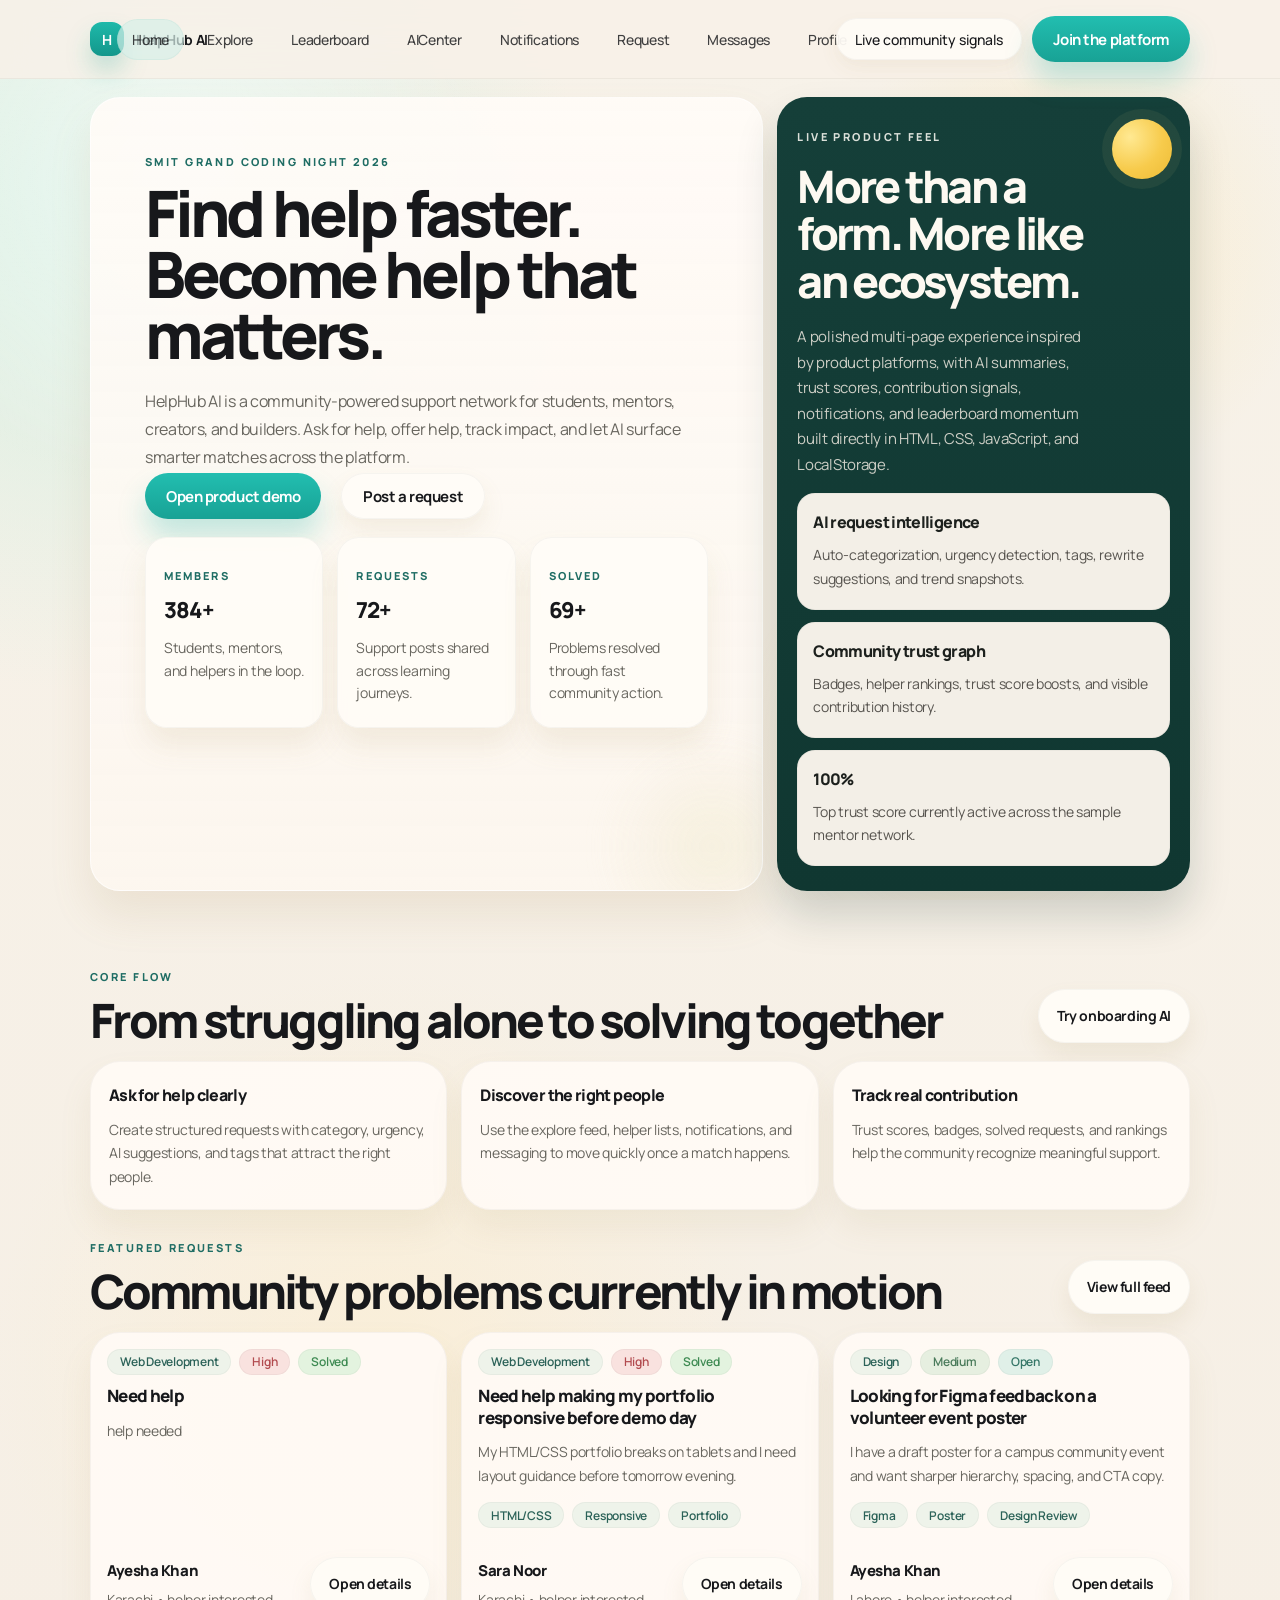
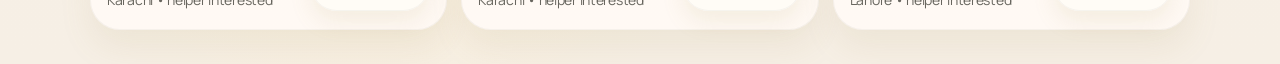
==== index.html @ 70a02175 "updated" ====
<!DOCTYPE html>
<html lang="en">
<head>
    <meta charset="UTF-8">
    <meta name="viewport" content="width=device-width, initial-scale=1.0">
    <title>HelpHub AI</title>
    <link rel="preconnect" href="https://fonts.googleapis.com">
    <link rel="preconnect" href="https://fonts.gstatic.com" crossorigin>
    <link href="https://fonts.googleapis.com/css2?family=Manrope:wght@400;500;600;700;800&display=swap" rel="stylesheet">
    <style>
        :root {
            --bg: #f6f0e7;
            --surface: rgba(255, 250, 246, 0.88);
            --surface-solid: #fff9f3;
            --surface-deep: #113a35;
            --ink: #17181b;
            --muted: #68665f;
            --line: rgba(30, 36, 33, 0.06);
            --teal: #1db1a3;
            --teal-deep: #159489;
            --pill: #f5f5ef;
            --shadow: 0 24px 42px rgba(167, 143, 91, 0.14);
            --shadow-soft: 0 18px 32px rgba(167, 143, 91, 0.1);
            --radius-xl: 30px;
            --radius-lg: 22px;
            --radius-md: 18px;
            --radius-pill: 999px;
        }

        * {
            box-sizing: border-box;
        }

        html {
            scroll-behavior: smooth;
        }

        body {
            margin: 0;
            min-width: 320px;
            font-family: "Manrope", sans-serif;
            color: var(--ink);
            background:
                radial-gradient(circle at 7% 12%, rgba(198, 239, 224, 0.68), transparent 26%),
                radial-gradient(circle at 83% 15%, rgba(255, 223, 130, 0.26), transparent 14%),
                radial-gradient(circle at 30% 82%, rgba(255, 237, 197, 0.42), transparent 24%),
                linear-gradient(180deg, #f7f2e9 0%, #f6efe5 100%);
        }

        body.nav-open {
            overflow: hidden;
        }

        body::before {
            content: "";
            position: fixed;
            inset: 0;
            pointer-events: none;
            background:
                radial-gradient(circle at 14% 20%, rgba(255, 255, 255, 0.7), transparent 24%),
                radial-gradient(circle at 76% 84%, rgba(244, 210, 122, 0.18), transparent 20%);
            opacity: 0.9;
        }

        a {
            color: inherit;
            text-decoration: none;
        }

        img {
            max-width: 100%;
            display: block;
        }

        .page {
            position: relative;
            z-index: 1;
            width: min(1100px, calc(100% - 36px));
            margin: 0 auto;
            padding-bottom: 34px;
        }

        .topbar-wrap {
            position: sticky;
            top: 0;
            z-index: 40;
            backdrop-filter: blur(20px);
            background: rgba(248, 241, 232, 0.82);
            border-bottom: 1px solid rgba(29, 37, 33, 0.05);
        }

        .topbar {
            width: min(1100px, calc(100% - 36px));
            margin: 0 auto;
            min-height: 78px;
            display: flex;
            align-items: center;
            justify-content: space-between;
            gap: 24px;
        }

        .brand {
            display: flex;
            align-items: center;
            gap: 12px;
            flex-shrink: 0;
            margin-left: 0;
        }

        .brand-mark {
            width: 34px;
            height: 34px;
            display: grid;
            place-items: center;
            font-size: 14px;
            font-weight: 700;
            color: #ffffff;
            border-radius: 12px;
            background: linear-gradient(180deg, #1eb9aa 0%, #13978b 100%);
            box-shadow: 0 14px 24px rgba(22, 158, 143, 0.25);
        }

        .brand-name {
            font-size: 14px;
            font-weight: 700;
            letter-spacing: -0.02em;
        }

        .desktop-nav {
            display: flex;
            align-items: center;
            justify-content: space-between;
            gap: 18px;
            flex: 1;
            min-width: 0;
        }

        .nav {
            display: flex;
            align-items: center;
            justify-content: center;
            gap: 8px;
            flex-wrap: nowrap;
            min-width: 0;
        }

        .nav a {
            padding: 11px 15px;
            border-radius: 999px;
            color: rgba(23, 24, 27, 0.82);
            font-size: 14px;
            font-weight: 500;
            letter-spacing: -0.02em;
            transition: background-color 0.2s ease, color 0.2s ease;
        }

        .nav a:hover {
            background: rgba(255, 252, 247, 0.92);
        }

        .nav a.active {
            background: rgba(216, 239, 232, 0.7);
            box-shadow: inset 0 0 0 1px rgba(25, 133, 121, 0.05);
        }

        .actions {
            display: flex;
            align-items: center;
            gap: 10px;
            flex-shrink: 0;
        }

        .menu-toggle,
        .mobile-close {
            display: none;
            width: 48px;
            height: 48px;
            padding: 0;
            border: 1px solid rgba(24, 31, 28, 0.06);
            border-radius: 16px;
            background: rgba(255, 252, 247, 0.96);
            box-shadow: 0 12px 22px rgba(149, 123, 68, 0.1);
            cursor: pointer;
            transition: transform 0.2s ease, box-shadow 0.2s ease, background-color 0.2s ease;
        }

        .menu-toggle:hover,
        .mobile-close:hover {
            transform: translateY(-1px);
            box-shadow: 0 16px 28px rgba(149, 123, 68, 0.14);
        }

        .menu-toggle span,
        .mobile-close span {
            display: block;
            width: 18px;
            height: 2px;
            margin: 4px auto;
            border-radius: 999px;
            background: var(--ink);
            transition: transform 0.2s ease, opacity 0.2s ease;
        }

        .mobile-drawer .mobile-close {
            display: inline-flex;
            align-items: center;
            justify-content: center;
            flex-shrink: 0;
        }

        .mobile-close span:first-child {
            transform: translateY(3px) rotate(45deg);
        }

        .mobile-close span:last-child {
            transform: translateY(-3px) rotate(-45deg);
        }

        .mobile-backdrop {
            position: fixed;
            inset: 0;
            z-index: 60;
            background: rgba(11, 18, 17, 0.32);
            backdrop-filter: blur(6px);
            opacity: 0;
            visibility: hidden;
            pointer-events: none;
            transition: opacity 0.24s ease, visibility 0.24s ease;
        }

        .mobile-drawer {
            position: fixed;
            top: 14px;
            right: 14px;
            z-index: 70;
            width: min(372px, calc(100vw - 28px));
            max-height: calc(100vh - 28px);
            overflow: auto;
            overscroll-behavior: contain;
            -webkit-overflow-scrolling: touch;
            padding: 18px;
            border: 1px solid rgba(24, 31, 28, 0.08);
            border-radius: 28px;
            background: linear-gradient(180deg, rgba(255, 251, 246, 0.99) 0%, rgba(249, 243, 235, 0.97) 100%);
            box-shadow: 0 28px 54px rgba(111, 84, 36, 0.22);
            transform: translateX(calc(100% + 24px));
            opacity: 0;
            visibility: hidden;
            pointer-events: none;
            transition: transform 0.26s ease, opacity 0.26s ease, visibility 0.26s ease;
        }

        body.nav-open .mobile-backdrop {
            opacity: 1;
            visibility: visible;
            pointer-events: auto;
        }

        body.nav-open .mobile-drawer {
            transform: translateX(0);
            opacity: 1;
            visibility: visible;
            pointer-events: auto;
        }

        body.nav-open .menu-toggle span:nth-child(1) {
            transform: translateY(6px) rotate(45deg);
        }

        body.nav-open .menu-toggle span:nth-child(2) {
            opacity: 0;
        }

        body.nav-open .menu-toggle span:nth-child(3) {
            transform: translateY(-6px) rotate(-45deg);
        }

        .mobile-drawer-header {
            display: flex;
            align-items: center;
            justify-content: space-between;
            gap: 14px;
            margin-bottom: 20px;
        }

        .mobile-drawer-kicker {
            display: inline-flex;
            align-items: center;
            min-height: 34px;
            padding: 0 12px;
            border-radius: 999px;
            background: rgba(216, 239, 232, 0.7);
            color: #1d6c62;
            font-size: 11px;
            font-weight: 800;
            letter-spacing: 0.18em;
            text-transform: uppercase;
        }

        .mobile-nav {
            display: grid;
            gap: 8px;
        }

        .mobile-nav a {
            min-height: 52px;
            display: flex;
            align-items: center;
            padding: 0 16px;
            border-radius: 18px;
            background: rgba(255, 252, 247, 0.86);
            box-shadow: inset 0 0 0 1px rgba(24, 31, 28, 0.05);
            font-size: 15px;
            font-weight: 600;
            letter-spacing: -0.02em;
            transition: transform 0.2s ease, background-color 0.2s ease;
        }

        .mobile-nav a:hover {
            transform: translateX(2px);
        }

        .mobile-nav a.active {
            background: rgba(214, 238, 229, 0.78);
        }

        .mobile-actions {
            display: grid;
            gap: 10px;
            margin-top: 18px;
            padding-top: 18px;
            border-top: 1px solid rgba(24, 31, 28, 0.06);
        }

        .mobile-actions .signal-pill,
        .mobile-actions .button {
            width: 100%;
            justify-content: center;
        }

        .signal-pill,
        .button,
        .small-pill {
            display: inline-flex;
            align-items: center;
            justify-content: center;
            border-radius: var(--radius-pill);
            white-space: nowrap;
            transition: transform 0.2s ease, box-shadow 0.2s ease, background-color 0.2s ease;
        }

        .signal-pill {
            min-height: 42px;
            padding: 0 18px;
            background: rgba(255, 252, 247, 0.94);
            border: 1px solid rgba(24, 31, 28, 0.04);
            box-shadow: 0 8px 18px rgba(149, 123, 68, 0.08);
            font-size: 14px;
            font-weight: 500;
        }

        .button {
            min-height: 46px;
            padding: 0 21px;
            border: 0;
            cursor: pointer;
            font: inherit;
            font-size: 15px;
            font-weight: 700;
            letter-spacing: -0.03em;
        }

        .button:hover,
        .signal-pill:hover,
        .small-pill:hover {
            transform: translateY(-1px);
        }

        .button-primary {
            color: #ffffff;
            background: linear-gradient(180deg, #22beb0 0%, #18a295 100%);
            box-shadow: 0 18px 28px rgba(29, 177, 163, 0.26);
            min-height: 46px;
            padding: 0 21px;
            border: 0;
            cursor: pointer;
            font: inherit;
            font-size: 15px;
            font-weight: 700;
            letter-spacing: -0.03em;
            display: inline-flex;
            align-items: center;
            justify-content: center;
            border-radius: var(--radius-pill);
            white-space: nowrap;
            transition: transform 0.2s ease, box-shadow 0.2s ease, background-color 0.2s ease;
        }

        .button-secondary,
        .small-pill {
            color: var(--ink);
            background: rgba(255, 252, 247, 0.96);
            box-shadow: 0 12px 22px rgba(169, 144, 92, 0.12);
            border: 1px solid rgba(24, 31, 28, 0.04);
            min-height: 46px;
            padding: 0 21px;
            cursor: pointer;
            font: inherit;
            font-size: 15px;
            font-weight: 700;
            letter-spacing: -0.03em;
            display: inline-flex;
            align-items: center;
            justify-content: center;
            border-radius: var(--radius-pill);
            white-space: nowrap;
            transition: transform 0.2s ease, box-shadow 0.2s ease, background-color 0.2s ease;



        }

        .hero {
            display: grid;
            grid-template-columns: minmax(0, 1.55fr) minmax(320px, 0.95fr);
            gap: 14px;
            padding-top: 18px;
        }

        .hero-main,
        .hero-side,
        .flow-card,
        .request-card {
            border-radius: var(--radius-xl);
        }

        .hero-main {
            position: relative;
            overflow: hidden;
            padding: 56px 54px 162px;
            background:
                linear-gradient(180deg, rgba(255, 251, 247, 0.94) 0%, rgba(253, 247, 240, 0.82) 100%);
            box-shadow: var(--shadow);
            border: 1px solid rgba(255, 255, 255, 0.6);
        }

        .hero-main::after {
            content: "";
            position: absolute;
            right: -70px;
            bottom: -76px;
            width: 240px;
            height: 240px;
            border-radius: 50%;
            background: radial-gradient(circle, rgba(238, 230, 199, 0.42) 0%, rgba(238, 230, 199, 0) 68%);
            filter: blur(10px);
        }

        .eyebrow {
            margin: 0 0 14px;
            font-size: 11px;
            font-weight: 800;
            letter-spacing: 0.22em;
            text-transform: uppercase;
            color: #1f6d64;
        }

        .hero h1,
        .section-title {
            margin: 0;
            letter-spacing: -0.06em;
            line-height: 0.95;
            font-weight: 800;
        }

        .hero h1 {
            max-width: 500px;
            font-size: clamp(3.2rem, 5vw, 4.7rem);
        }

        .hero-copy,
        .request-copy,
        .flow-copy,
        .side-copy,
        .hero-stat p,
        .request-meta,
        .request-location {
            color: var(--muted);
            letter-spacing: -0.02em;
        }

        .hero-copy {
            max-width: 540px;
            margin: 22px 0 0;
            font-size: 16px;
            line-height: 1.75;
        }

        .hero-actions {
            display: flex;
            gap: 20px;
            margin-top: 2px;
        }

        .hero-stats {
            display: grid;
            grid-template-columns: repeat(3, minmax(0, 1fr));
            gap: 14px;
            margin-top: 18px;
            max-width: 100%;
        }

        .hero-stat {
            min-height: 178px;
            padding: 25px 18px 22px;
            border-radius: 22px;
            background: rgba(255, 252, 247, 0.96);
            border: 1px solid rgba(24, 31, 28, 0.04);
            box-shadow: 0 18px 28px rgba(179, 154, 100, 0.14);
        }

        .hero-stat .label {
            font-size: 11px;
            font-weight: 800;
            letter-spacing: 0.19em;
            text-transform: uppercase;
            color: #1f6d64;
        }

        .hero-stat strong {
            display: block;
            margin-top: 10px;
            font-size: 22px;
            font-weight: 800;
            letter-spacing: -0.05em;
        }

        .hero-stat p {
            margin: 12px 0 0;
            font-size: 14px;
            line-height: 1.6;
        }

        .hero-side {
            position: relative;
            overflow: hidden;
            padding: 32px 20px 22px;
            background: linear-gradient(180deg, #153f39 0%, #103731 100%);
            color: #fdf9f1;
            box-shadow: 0 24px 42px rgba(22, 49, 44, 0.18);
        }

        .hero-side::before {
            content: "";
            position: absolute;
            top: 22px;
            right: 18px;
            width: 60px;
            height: 60px;
            border-radius: 50%;
            background:
                radial-gradient(circle at 30% 30%, #ffe992 0%, #f7cb4c 55%, #edbb35 100%);
            box-shadow: 0 0 0 10px rgba(253, 228, 142, 0.06);
        }

        .hero-side .eyebrow {
            color: rgba(251, 250, 243, 0.86);
            margin-bottom: 18px;
        }

        .hero-side h2 {
            max-width: 290px;
            margin: 0;
            font-size: clamp(2.2rem, 3.5vw, 3.15rem);
            line-height: 1.06;
            font-weight: 800;
            letter-spacing: -0.06em;
        }

        .side-copy {
            margin: 20px 0 16px;
            max-width: 290px;
            color: rgba(241, 235, 225, 0.84);
            font-size: 15px;
            line-height: 1.7;
        }

        .side-cards {
            display: grid;
            gap: 12px;
        }

        .side-card {
            padding: 18px 16px 20px;
            border-radius: 18px;
            background: #f3efe7;
            color: #1c201d;
            box-shadow: inset 0 0 0 1px rgba(20, 31, 28, 0.04);
        }

        .side-card h3 {
            margin: 0;
            font-size: 16px;
            font-weight: 800;
            letter-spacing: -0.04em;
        }

        .side-card p {
            margin: 10px 0 0;
            color: #57544f;
            font-size: 14px;
            line-height: 1.65;
            letter-spacing: -0.02em;
        }

        main {
            padding-top: 48px;
        }

        .section-head {
            display: flex;
            align-items: flex-end;
            justify-content: space-between;
            gap: 18px;
            margin-bottom: 18px;
        }

        .section-copy {
            flex: 1;
        }

        .section-title {
            font-size: clamp(2.15rem, 3.7vw, 3.25rem);
        }

        .cards-three {
            display: grid;
            grid-template-columns: repeat(3, minmax(0, 1fr));
            gap: 14px;
        }

        .flow-card,
        .request-card {
            background: rgba(255, 250, 245, 0.94);
            border: 1px solid rgba(24, 31, 28, 0.04);
            box-shadow: var(--shadow-soft);
        }

        .flow-card {
            min-height: 134px;
            padding: 22px 18px 20px;
        }

        .flow-card h3,
        .request-card h3 {
            margin: 0;
            font-size: 16px;
            font-weight: 800;
            letter-spacing: -0.04em;
        }

        .flow-copy {
            margin: 12px 0 0;
            font-size: 14px;
            line-height: 1.7;
        }

        .section {
            margin-top: 30px;
        }

        .request-card {
            min-height: 298px;
            padding: 16px 16px 18px;
            display: flex;
            flex-direction: column;
        }

        .tag-row,
        .request-keywords {
            display: flex;
            flex-wrap: wrap;
            gap: 8px;
        }

        .tag {
            display: inline-flex;
            align-items: center;
            justify-content: center;
            min-height: 26px;
            padding: 0 12px;
            border-radius: 999px;
            font-size: 12px;
            font-weight: 600;
            letter-spacing: -0.02em;
            background: #eef3ea;
            color: #2b6258;
            border: 1px solid rgba(24, 31, 28, 0.04);
        }

        .tag-danger {
            background: #f9e2df;
            color: #b24b4f;
        }

        .tag-success {
            background: #e3f3df;
            color: #3d8a52;
        }

        .tag-medium {
            background: #e6efe0;
            color: #4a7b5b;
        }

        .tag-open {
            background: #e0f0e8;
            color: #347667;
        }

        .request-card h3 {
            margin-top: 10px;
            font-size: 17px;
            line-height: 1.28;
        }

        .request-copy {
            margin: 12px 0 0;
            font-size: 14px;
            line-height: 1.7;
        }

        .request-keywords {
            margin-top: 14px;
        }

        .request-meta {
            margin-top: auto;
            padding-top: 18px;
            display: flex;
            align-items: flex-end;
            justify-content: space-between;
            gap: 12px;
        }

        .request-author {
            display: grid;
            gap: 8px;
        }

        .request-author strong {
            font-size: 15px;
            font-weight: 800;
            letter-spacing: -0.03em;
            color: var(--ink);
        }

        .request-location {
            font-size: 14px;
            line-height: 1.55;
        }

        .small-pill {
            min-height: 54px;
            min-width: 96px;
            padding: 0 18px;
            font-size: 14px;
            font-weight: 700;
            line-height: 1.15;
            text-align: center;
        }


        @media (max-width: 1080px) {
            .topbar {
                gap: 16px;
            }

            .desktop-nav {
                display: none;
            }

            .menu-toggle {
                display: inline-flex;
                align-items: center;
                justify-content: center;
                flex-direction: column;
                flex-shrink: 0;
            }

            .hero {
                grid-template-columns: 1fr;
            }

            .hero-main {
                padding-bottom: 54px;
            }
        }

        @media (max-width: 820px) {
            .page,
            .topbar {
                width: min(100% - 26px, 1100px);
            }

            .hero-main {
                padding: 38px 24px 32px;
            }

            .hero-stats,
            .cards-three {
                grid-template-columns: 1fr;
            }

            .section-head {
                flex-direction: column;
                align-items: flex-start;
            }

            .section-title {
                line-height: 1.02;
            }

            .request-card {
                min-height: 0;
            }
        }

        @media (max-width: 620px) {
            .page,
            .topbar {
                width: min(100% - 22px, 1100px);
            }

            .topbar-wrap {
                position: sticky;
            }

            .hero-main,
            .hero-side,
            .flow-card,
            .request-card {
                border-radius: 24px;
            }

            .hero h1 {
                font-size: clamp(2.55rem, 10vw, 3.4rem);
            }

            .hero-actions {
                flex-direction: column;
            }

            .hero-actions .button,
            .section-head .small-pill,
            .request-meta .small-pill {
                width: 100%;
            }

            .request-meta {
                flex-direction: column;
                align-items: stretch;
            }

            .hero-side {
                padding: 28px 16px 18px;
            }

            .hero-side::before {
                width: 54px;
                height: 54px;
                top: 18px;
                right: 16px;
            }

            .mobile-drawer {
                top: 10px;
                right: 10px;
                width: calc(100vw - 20px);
                max-height: calc(100vh - 20px);
                padding: 16px;
                border-radius: 24px;
            }
        }
    </style>
</head>
<body>
    <div class="topbar-wrap">
        <header class="topbar">
            <a class="brand" href="./index.html">
                <span class="brand-mark">H</span>
                <span class="brand-name">HelpHub AI</span>
            </a>

            <div class="desktop-nav">
                <nav class="nav" aria-label="Primary">
                    <a class="active" href="./index.html">Home</a>
                    <a href="./explore/explore.html">Explore</a>
                    <a href="./leaderboad/leaderboard.html">Leaderboard</a>
                    <a href="./AIcenter/aicenter.html">AICenter</a>
                    <a href="./notification/notification.html">Notifications</a>
                    <a href="./request/request.html">Request</a>
                    <a href="./messages/message.html">Messages</a>
                    <a href="./proflie/profile.html">Profile</a>
                    <a href="./login/login.html">Login</a>
                </nav>

                <div class="actions">
                    <a class="signal-pill" href="#">Live community signals</a>
                    <a class="button button-primary" href="#">Join the platform</a>
                </div>
            </div>

            <button class="menu-toggle" type="button" aria-label="Open navigation menu" aria-expanded="false" aria-controls="mobile-drawer">
                <span></span>
                <span></span>
                <span></span>
            </button>
        </header>
    </div>

    <div class="mobile-backdrop"></div>

    <aside class="mobile-drawer" id="mobile-drawer" aria-hidden="true" aria-label="Mobile navigation">
        <div class="mobile-drawer-header">
            <span class="mobile-drawer-kicker">Navigation</span>
            <button class="mobile-close" type="button" aria-label="Close navigation menu">
                <span></span>
                <span></span>
            </button>
        </div>

        <nav class="mobile-nav" aria-label="Mobile Primary">
            <a class="active" href="./index.html">Home</a>
            <a href="#">Explore</a>
            <a href="#">AICenter</a>
            <a href="./request/request.html">Request</a>
            <a href="./proflie/profile.html">Profile</a>
        </nav>

        <div class="mobile-actions">
            <a class="signal-pill" href="#">Live community signals</a>
            <a class="button button-primary" href="#">Join the platform</a>
        </div>
    </aside>

    <div class="page">
        <section class="hero">
            <div class="hero-main">
                <p class="eyebrow">SMIT GRAND CODING NIGHT 2026</p>
                <h1>Find help faster. Become help that matters.</h1>
                <p class="hero-copy">
                    HelpHub AI is a community-powered support network for students, mentors, creators, and builders.
                    Ask for help, offer help, track impact, and let AI surface smarter matches across the platform.
                </p>

                <div class="hero-actions">
                    <a class="button button-primary" href="#">Open product demo</a>
                    <a class="button button-secondary" href="#">Post a request</a>
                </div>

                <div class="hero-stats">
                    <article class="hero-stat">
                        <span class="label">Members</span>
                        <strong>384+</strong>
                        <p>Students, mentors, and helpers in the loop.</p>
                    </article>
                    <article class="hero-stat">
                        <span class="label">Requests</span>
                        <strong>72+</strong>
                        <p>Support posts shared across learning journeys.</p>
                    </article>
                    <article class="hero-stat">
                        <span class="label">Solved</span>
                        <strong>69+</strong>
                        <p>Problems resolved through fast community action.</p>
                    </article>
                </div>
            </div>

            <aside class="hero-side">
                <p class="eyebrow">Live product feel</p>
                <h2>More than a form. More like an ecosystem.</h2>
                <p class="side-copy">
                    A polished multi-page experience inspired by product platforms, with AI summaries, trust scores,
                    contribution signals, notifications, and leaderboard momentum built directly in HTML, CSS,
                    JavaScript, and LocalStorage.
                </p>

                <div class="side-cards">
                    <article class="side-card">
                        <h3>AI request intelligence</h3>
                        <p>Auto-categorization, urgency detection, tags, rewrite suggestions, and trend snapshots.</p>
                    </article>
                    <article class="side-card">
                        <h3>Community trust graph</h3>
                        <p>Badges, helper rankings, trust score boosts, and visible contribution history.</p>
                    </article>
                    <article class="side-card">
                        <h3>100%</h3>
                        <p>Top trust score currently active across the sample mentor network.</p>
                    </article>
                </div>
            </aside>
        </section>

        <main>
            <section class="section">
                <div class="section-head">
                    <div class="section-copy">
                        <p class="eyebrow">Core flow</p>
                        <h2 class="section-title">From struggling alone to solving together</h2>
                    </div>
                    <a class="small-pill" href="#">Try onboarding AI</a>
                </div>

                <div class="cards-three">
                    <article class="flow-card">
                        <h3>Ask for help clearly</h3>
                        <p class="flow-copy">
                            Create structured requests with category, urgency, AI suggestions, and tags that attract the right people.
                        </p>
                    </article>
                    <article class="flow-card">
                        <h3>Discover the right people</h3>
                        <p class="flow-copy">
                            Use the explore feed, helper lists, notifications, and messaging to move quickly once a match happens.
                        </p>
                    </article>
                    <article class="flow-card">
                        <h3>Track real contribution</h3>
                        <p class="flow-copy">
                            Trust scores, badges, solved requests, and rankings help the community recognize meaningful support.
                        </p>
                    </article>
                </div>
            </section>

            <section class="section">
                <div class="section-head">
                    <div class="section-copy">
                        <p class="eyebrow">Featured requests</p>
                        <h2 class="section-title">Community problems currently in motion</h2>
                    </div>
                    <a class="small-pill" href="#">View full feed</a>
                </div>

                <div class="cards-three">
                    <article class="request-card">
                        <div class="tag-row">
                            <span class="tag">Web Development</span>
                            <span class="tag tag-danger">High</span>
                            <span class="tag tag-success">Solved</span>
                        </div>
                        <h3>Need help</h3>
                        <p class="request-copy">help needed</p>
                        <div class="request-meta">
                            <div class="request-author">
                                <strong>Ayesha Khan</strong>
                                <span class="request-location">Karachi &bull; helper interested</span>
                            </div>
                            <a class="small-pill" href="#">Open details</a>
                        </div>
                    </article>

                    <article class="request-card">
                        <div class="tag-row">
                            <span class="tag">Web Development</span>
                            <span class="tag tag-danger">High</span>
                            <span class="tag tag-success">Solved</span>
                        </div>
                        <h3>Need help making my portfolio responsive before demo day</h3>
                        <p class="request-copy">
                            My HTML/CSS portfolio breaks on tablets and I need layout guidance before tomorrow evening.
                        </p>
                        <div class="request-keywords">
                            <span class="tag">HTML/CSS</span>
                            <span class="tag">Responsive</span>
                            <span class="tag">Portfolio</span>
                        </div>
                        <div class="request-meta">
                            <div class="request-author">
                                <strong>Sara Noor</strong>
                                <span class="request-location">Karachi &bull; helper interested</span>
                            </div>
                            <a class="small-pill" href="#">Open details</a>
                        </div>
                    </article>

                    <article class="request-card">
                        <div class="tag-row">
                            <span class="tag">Design</span>
                            <span class="tag tag-medium">Medium</span>
                            <span class="tag tag-open">Open</span>
                        </div>
                        <h3>Looking for Figma feedback on a volunteer event poster</h3>
                        <p class="request-copy">
                            I have a draft poster for a campus community event and want sharper hierarchy, spacing, and CTA copy.
                        </p>
                        <div class="request-keywords">
                            <span class="tag">Figma</span>
                            <span class="tag">Poster</span>
                            <span class="tag">Design Review</span>
                        </div>
                        <div class="request-meta">
                            <div class="request-author">
                                <strong>Ayesha Khan</strong>
                                <span class="request-location">Lahore &bull; helper interested</span>
                            </div>
                            <a class="small-pill" href="#">Open details</a>
                        </div>
                    </article>
                </div>

               
            </section>
        </main>
    </div>

    <script>
        const body = document.body;
        const menuToggle = document.querySelector(".menu-toggle");
        const mobileClose = document.querySelector(".mobile-close");
        const mobileBackdrop = document.querySelector(".mobile-backdrop");
        const mobileDrawer = document.querySelector(".mobile-drawer");
        const mobileLinks = document.querySelectorAll(".mobile-nav a");
        const mobileBreakpoint = 1080;

        const syncMenuState = (isOpen) => {
            if (!menuToggle || !mobileDrawer) {
                return;
            }

            menuToggle.setAttribute("aria-expanded", String(isOpen));
            mobileDrawer.setAttribute("aria-hidden", String(!isOpen));
            body.classList.toggle("nav-open", isOpen);
        };

        const closeMenu = () => {
            syncMenuState(false);
        };

        const openMenu = () => {
            if (window.innerWidth > mobileBreakpoint) {
                return;
            }

            syncMenuState(true);
        };

        if (menuToggle && mobileDrawer) {
            syncMenuState(false);

            menuToggle.addEventListener("click", () => {
                if (body.classList.contains("nav-open")) {
                    closeMenu();
                } else {
                    openMenu();
                }
            });
        }

        if (mobileClose) {
            mobileClose.addEventListener("click", closeMenu);
        }

        if (mobileBackdrop) {
            mobileBackdrop.addEventListener("click", closeMenu);
        }

        mobileLinks.forEach((link) => {
            link.addEventListener("click", closeMenu);
        });

        document.addEventListener("keydown", (event) => {
            if (event.key === "Escape") {
                closeMenu();
            }
        });

        window.addEventListener("resize", () => {
            if (window.innerWidth > mobileBreakpoint) {
                closeMenu();
            }
        });
    </script>
</body>
</html>
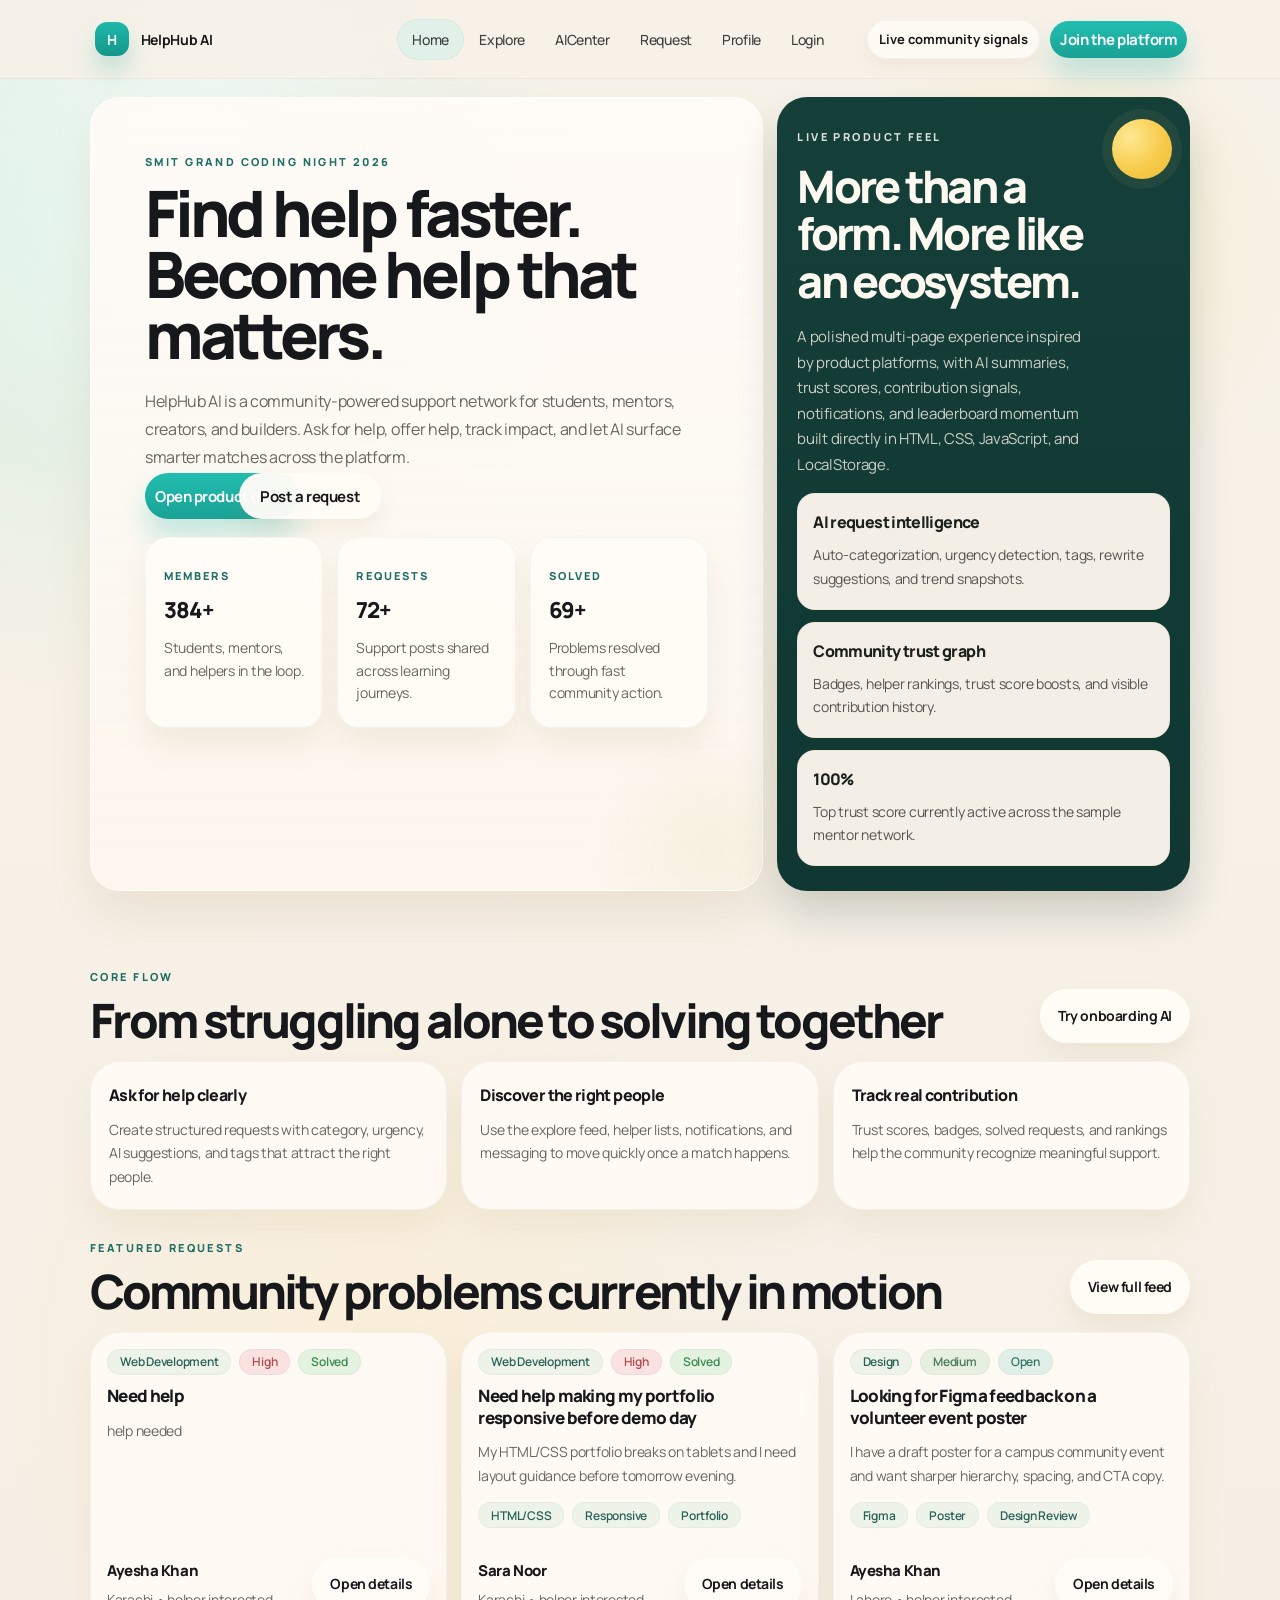
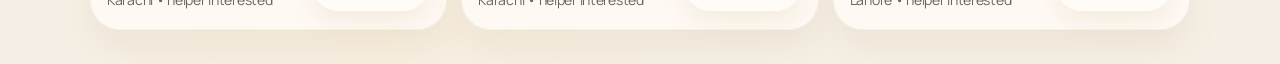
==== commit ee95de4e: "updated" ====
--- a/index.html
+++ b/index.html
@@ -1,12 +1,15 @@
 <!DOCTYPE html>
 <html lang="en">
+
 <head>
     <meta charset="UTF-8">
     <meta name="viewport" content="width=device-width, initial-scale=1.0">
-    <title>HelpHub AI</title>
+    <title>HelpHub AI - Home Centre</title>
     <link rel="preconnect" href="https://fonts.googleapis.com">
     <link rel="preconnect" href="https://fonts.gstatic.com" crossorigin>
-    <link href="https://fonts.googleapis.com/css2?family=Manrope:wght@400;500;600;700;800&display=swap" rel="stylesheet">
+    <link href="https://fonts.googleapis.com/css2?family=Manrope:wght@400;500;600;700;800&display=swap"
+        rel="stylesheet">
+    <link rel="shortcut icon" href="./image.png" type="image/x-icon">
     <style>
         :root {
             --bg: #f6f0e7;
@@ -47,7 +50,7 @@
                 linear-gradient(180deg, #f7f2e9 0%, #f6efe5 100%);
         }
 
-        body.nav-open {
+        body.menu-open {
             overflow: hidden;
         }
 
@@ -90,21 +93,21 @@
         }
 
         .topbar {
-            width: min(1100px, calc(100% - 36px));
+            width: min(963px, calc(100% - 36px));
             margin: 0 auto;
             min-height: 78px;
             display: flex;
             align-items: center;
             justify-content: space-between;
-            gap: 24px;
+            gap: 189px;
         }
 
         .brand {
             display: flex;
             align-items: center;
+            margin: 0px 0px 0px -64px;
             gap: 12px;
             flex-shrink: 0;
-            margin-left: 0;
         }
 
         .brand-mark {
@@ -139,7 +142,6 @@
             display: flex;
             align-items: center;
             justify-content: center;
-            gap: 8px;
             flex-wrap: nowrap;
             min-width: 0;
         }
@@ -166,6 +168,7 @@
         .actions {
             display: flex;
             align-items: center;
+            margin: 0px 15px;
             gap: 10px;
             flex-shrink: 0;
         }
@@ -350,18 +353,18 @@
         }
 
         .signal-pill {
-            min-height: 42px;
-            padding: 0 18px;
+            min-height: 39px;
+            padding: 0 11px;
             background: rgba(255, 252, 247, 0.94);
             border: 1px solid rgba(24, 31, 28, 0.04);
             box-shadow: 0 8px 18px rgba(149, 123, 68, 0.08);
-            font-size: 14px;
-            font-weight: 500;
+            font-size: 13px;
+            font-weight: 700;
         }
 
         .button {
-            min-height: 46px;
-            padding: 0 21px;
+            min-height: 37px;
+            padding: 0 10px;
             border: 0;
             cursor: pointer;
             font: inherit;
@@ -380,6 +383,15 @@
             color: #ffffff;
             background: linear-gradient(180deg, #22beb0 0%, #18a295 100%);
             box-shadow: 0 18px 28px rgba(29, 177, 163, 0.26);
+            margin-right: -5pc;
+        }
+
+        .button-secondary,
+        .small-pill {
+            color: var(--ink);
+            background: rgba(255, 252, 247, 0.96);
+            box-shadow: 0 12px 22px rgba(169, 144, 92, 0.12);
+            border: 1px solid rgba(24, 31, 28, 0.04);
             min-height: 46px;
             padding: 0 21px;
             border: 0;
@@ -394,27 +406,6 @@
             border-radius: var(--radius-pill);
             white-space: nowrap;
             transition: transform 0.2s ease, box-shadow 0.2s ease, background-color 0.2s ease;
-        }
-
-        .button-secondary,
-        .small-pill {
-            color: var(--ink);
-            background: rgba(255, 252, 247, 0.96);
-            box-shadow: 0 12px 22px rgba(169, 144, 92, 0.12);
-            border: 1px solid rgba(24, 31, 28, 0.04);
-            min-height: 46px;
-            padding: 0 21px;
-            cursor: pointer;
-            font: inherit;
-            font-size: 15px;
-            font-weight: 700;
-            letter-spacing: -0.03em;
-            display: inline-flex;
-            align-items: center;
-            justify-content: center;
-            border-radius: var(--radius-pill);
-            white-space: nowrap;
-            transition: transform 0.2s ease, box-shadow 0.2s ease, background-color 0.2s ease;
 
 
 
@@ -798,6 +789,7 @@
         }
 
         @media (max-width: 820px) {
+
             .page,
             .topbar {
                 width: min(100% - 26px, 1100px);
@@ -827,6 +819,7 @@
         }
 
         @media (max-width: 620px) {
+
             .page,
             .topbar {
                 width: min(100% - 22px, 1100px);
@@ -884,6 +877,7 @@
         }
     </style>
 </head>
+
 <body>
     <div class="topbar-wrap">
         <header class="topbar">
@@ -895,14 +889,11 @@
             <div class="desktop-nav">
                 <nav class="nav" aria-label="Primary">
                     <a class="active" href="./index.html">Home</a>
-                    <a href="./explore/explore.html">Explore</a>
-                    <a href="./leaderboad/leaderboard.html">Leaderboard</a>
-                    <a href="./AIcenter/aicenter.html">AICenter</a>
-                    <a href="./notification/notification.html">Notifications</a>
-                    <a href="./request/request.html">Request</a>
-                    <a href="./messages/message.html">Messages</a>
-                    <a href="./proflie/profile.html">Profile</a>
-                    <a href="./login/login.html">Login</a>
+                    <a href="./explore.html">Explore</a>
+                    <a href="./ai-centre.html">AICenter</a>
+                    <a href="./create-request.html">Request</a>
+                    <a href="./profile.html">Profile</a>
+                    <a href="./login.html">Login</a>
                 </nav>
 
                 <div class="actions">
@@ -911,7 +902,8 @@
                 </div>
             </div>
 
-            <button class="menu-toggle" type="button" aria-label="Open navigation menu" aria-expanded="false" aria-controls="mobile-drawer">
+            <button class="menu-toggle" type="button" aria-label="Open navigation menu" aria-expanded="false"
+                aria-controls="mobile-drawer">
                 <span></span>
                 <span></span>
                 <span></span>
@@ -933,7 +925,9 @@
         <nav class="mobile-nav" aria-label="Mobile Primary">
             <a class="active" href="./index.html">Home</a>
             <a href="#">Explore</a>
+            <a href="./leaderboad/leaderboard.html">Leaderboard</a>
             <a href="#">AICenter</a>
+            <a href="#">Notifications</a>
             <a href="./request/request.html">Request</a>
             <a href="./proflie/profile.html">Profile</a>
         </nav>
@@ -956,7 +950,7 @@
 
                 <div class="hero-actions">
                     <a class="button button-primary" href="#">Open product demo</a>
-                    <a class="button button-secondary" href="#">Post a request</a>
+                    <a class=" button-secondary" href="#">Post a request</a>
                 </div>
 
                 <div class="hero-stats">
@@ -1018,19 +1012,22 @@
                     <article class="flow-card">
                         <h3>Ask for help clearly</h3>
                         <p class="flow-copy">
-                            Create structured requests with category, urgency, AI suggestions, and tags that attract the right people.
+                            Create structured requests with category, urgency, AI suggestions, and tags that attract the
+                            right people.
                         </p>
                     </article>
                     <article class="flow-card">
                         <h3>Discover the right people</h3>
                         <p class="flow-copy">
-                            Use the explore feed, helper lists, notifications, and messaging to move quickly once a match happens.
+                            Use the explore feed, helper lists, notifications, and messaging to move quickly once a
+                            match happens.
                         </p>
                     </article>
                     <article class="flow-card">
                         <h3>Track real contribution</h3>
                         <p class="flow-copy">
-                            Trust scores, badges, solved requests, and rankings help the community recognize meaningful support.
+                            Trust scores, badges, solved requests, and rankings help the community recognize meaningful
+                            support.
                         </p>
                     </article>
                 </div>
@@ -1095,7 +1092,8 @@
                         </div>
                         <h3>Looking for Figma feedback on a volunteer event poster</h3>
                         <p class="request-copy">
-                            I have a draft poster for a campus community event and want sharper hierarchy, spacing, and CTA copy.
+                            I have a draft poster for a campus community event and want sharper hierarchy, spacing, and
+                            CTA copy.
                         </p>
                         <div class="request-keywords">
                             <span class="tag">Figma</span>
@@ -1112,7 +1110,7 @@
                     </article>
                 </div>
 
-               
+
             </section>
         </main>
     </div>
@@ -1185,4 +1183,5 @@
         });
     </script>
 </body>
-</html>
+
+</html>
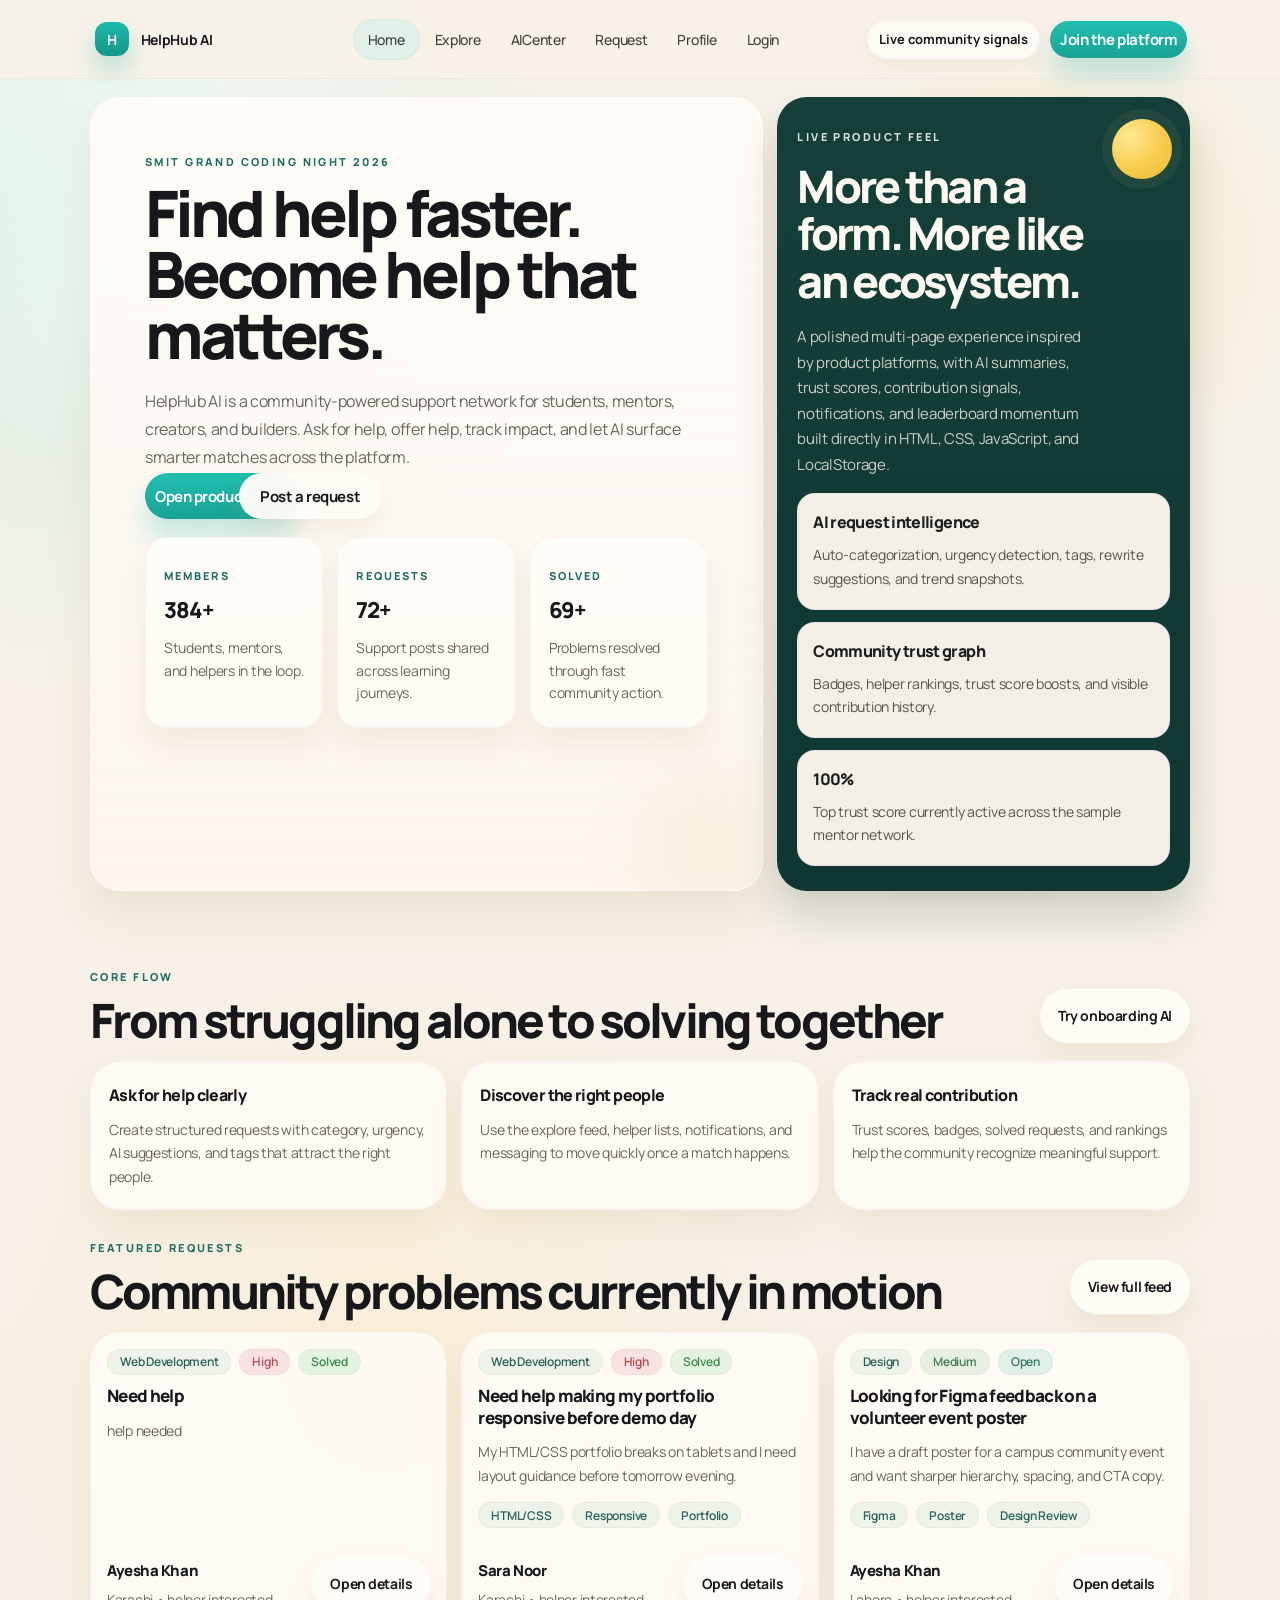
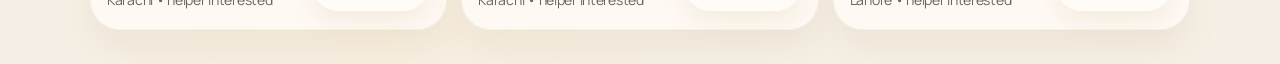
==== commit 440b6bb8: "updated" ====
--- a/index.html
+++ b/index.html
@@ -99,7 +99,7 @@
             display: flex;
             align-items: center;
             justify-content: space-between;
-            gap: 189px;
+            gap: 140px;
         }
 
         .brand {
@@ -786,6 +786,10 @@
             .hero-main {
                 padding-bottom: 54px;
             }
+
+            .brand {
+                margin: 0px 0px 0px 0px;
+            }
         }
 
         @media (max-width: 820px) {
@@ -799,6 +803,10 @@
                 padding: 38px 24px 32px;
             }
 
+            .brand {
+                margin: 0px 0px 0px 0px;
+            }
+
             .hero-stats,
             .cards-three {
                 grid-template-columns: 1fr;
@@ -819,6 +827,10 @@
         }
 
         @media (max-width: 620px) {
+
+            .brand {
+                margin: 0px 0px 0px 0px;
+            }
 
             .page,
             .topbar {
@@ -889,11 +901,11 @@
             <div class="desktop-nav">
                 <nav class="nav" aria-label="Primary">
                     <a class="active" href="./index.html">Home</a>
-                    <a href="./explore.html">Explore</a>
-                    <a href="./ai-centre.html">AICenter</a>
-                    <a href="./create-request.html">Request</a>
-                    <a href="./profile.html">Profile</a>
-                    <a href="./login.html">Login</a>
+                    <a href="./explore/explore.html">Explore</a>
+                    <a href="./AIcenter/aicenter.html">AICenter</a>
+                    <a href="./request/request.html">Request</a>
+                    <a href="./proflie/profile.html">Profile</a>
+                    <a href="./login/login.html">Login</a>
                 </nav>
 
                 <div class="actions">
@@ -924,10 +936,10 @@
 
         <nav class="mobile-nav" aria-label="Mobile Primary">
             <a class="active" href="./index.html">Home</a>
-            <a href="#">Explore</a>
+            <a href="./explore/explore.html">Explore</a>
             <a href="./leaderboad/leaderboard.html">Leaderboard</a>
-            <a href="#">AICenter</a>
-            <a href="#">Notifications</a>
+            <a href="./AIcenter/aicenter.html">AICenter</a>
+            <a href="./notification/notification.html">Notifications</a>
             <a href="./request/request.html">Request</a>
             <a href="./proflie/profile.html">Profile</a>
         </nav>
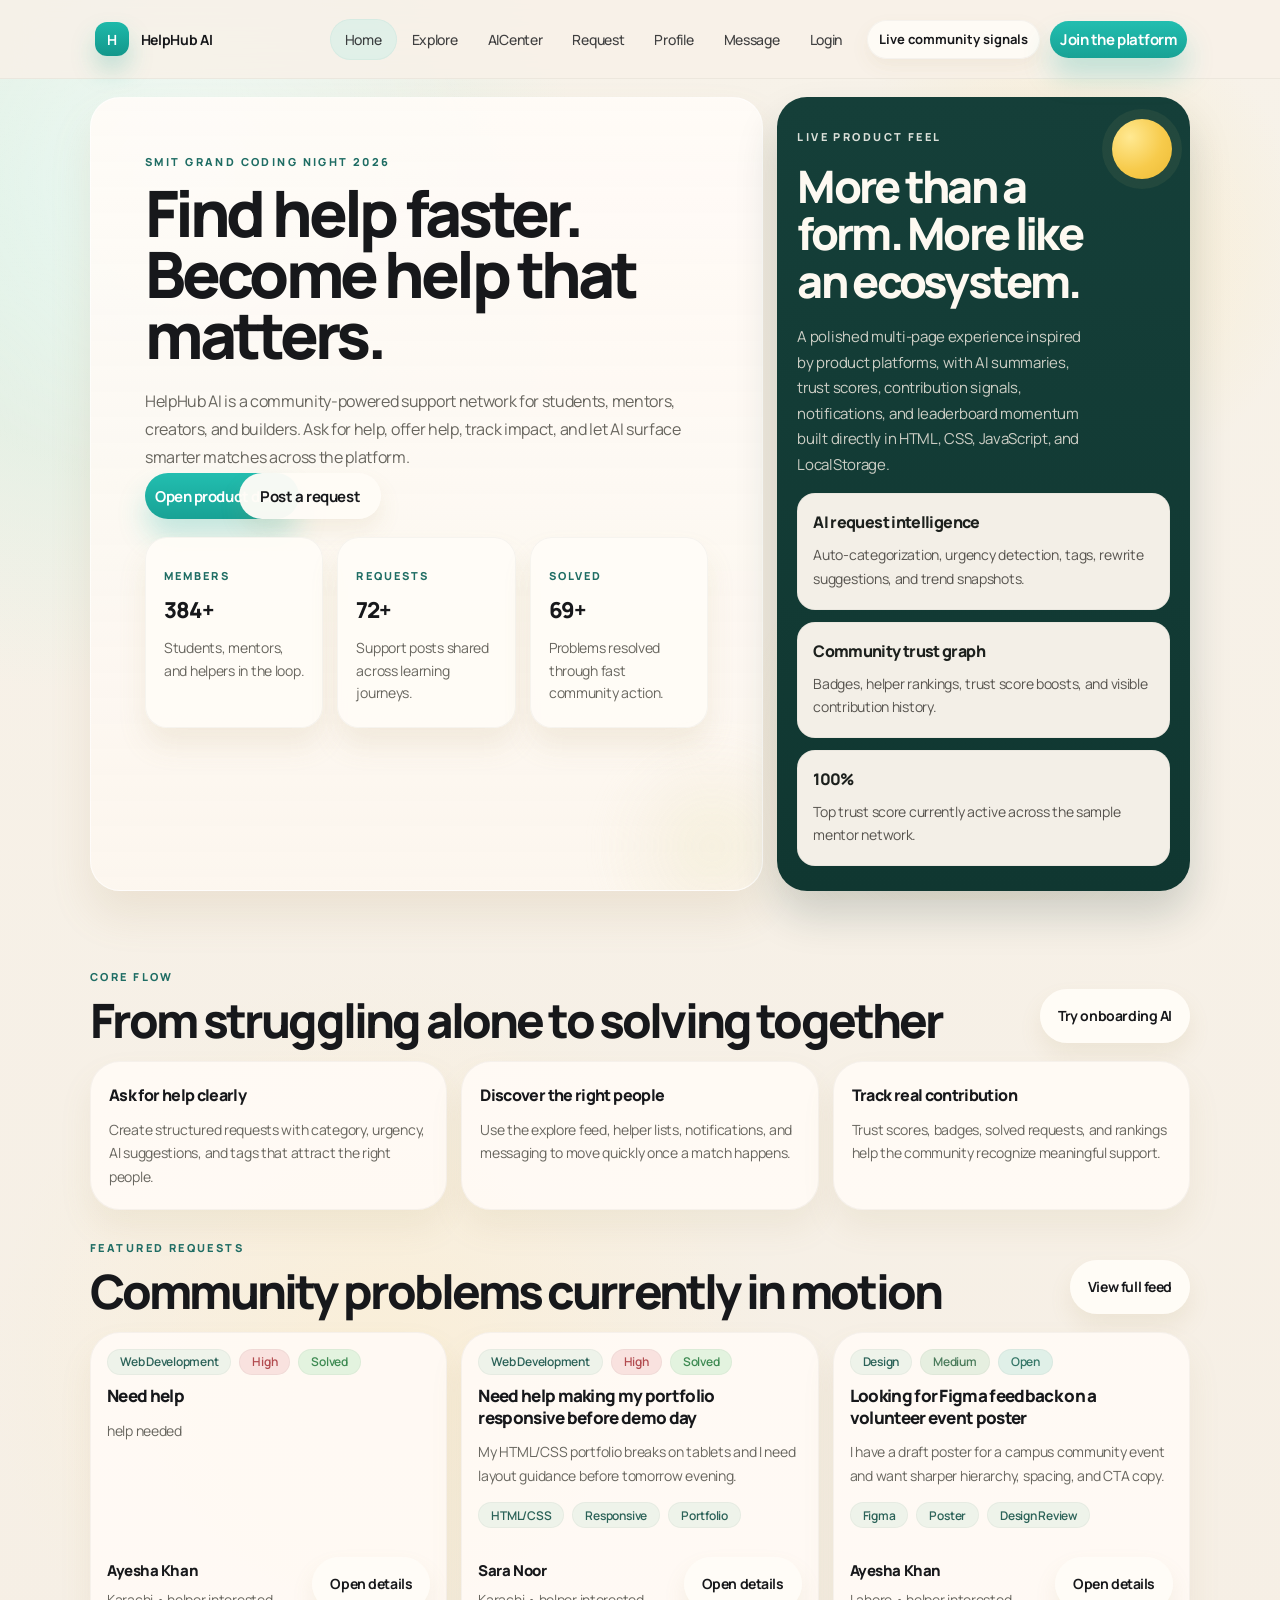
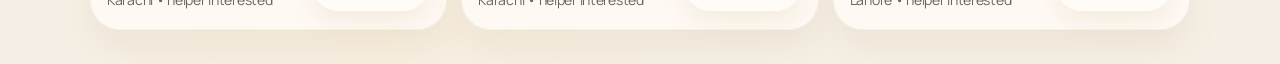
==== commit dd16ca9e: "updated" ====
--- a/index.html
+++ b/index.html
@@ -905,6 +905,7 @@
                     <a href="./AIcenter/aicenter.html">AICenter</a>
                     <a href="./request/request.html">Request</a>
                     <a href="./proflie/profile.html">Profile</a>
+                    <a href="./messages/message.html">Message</a>
                     <a href="./login/login.html">Login</a>
                 </nav>
 
@@ -937,11 +938,11 @@
         <nav class="mobile-nav" aria-label="Mobile Primary">
             <a class="active" href="./index.html">Home</a>
             <a href="./explore/explore.html">Explore</a>
-            <a href="./leaderboad/leaderboard.html">Leaderboard</a>
             <a href="./AIcenter/aicenter.html">AICenter</a>
-            <a href="./notification/notification.html">Notifications</a>
             <a href="./request/request.html">Request</a>
             <a href="./proflie/profile.html">Profile</a>
+            <a href="./messages/message.html">Message</a>
+            <a href="./login/login.html">Login</a>
         </nav>
 
         <div class="mobile-actions">
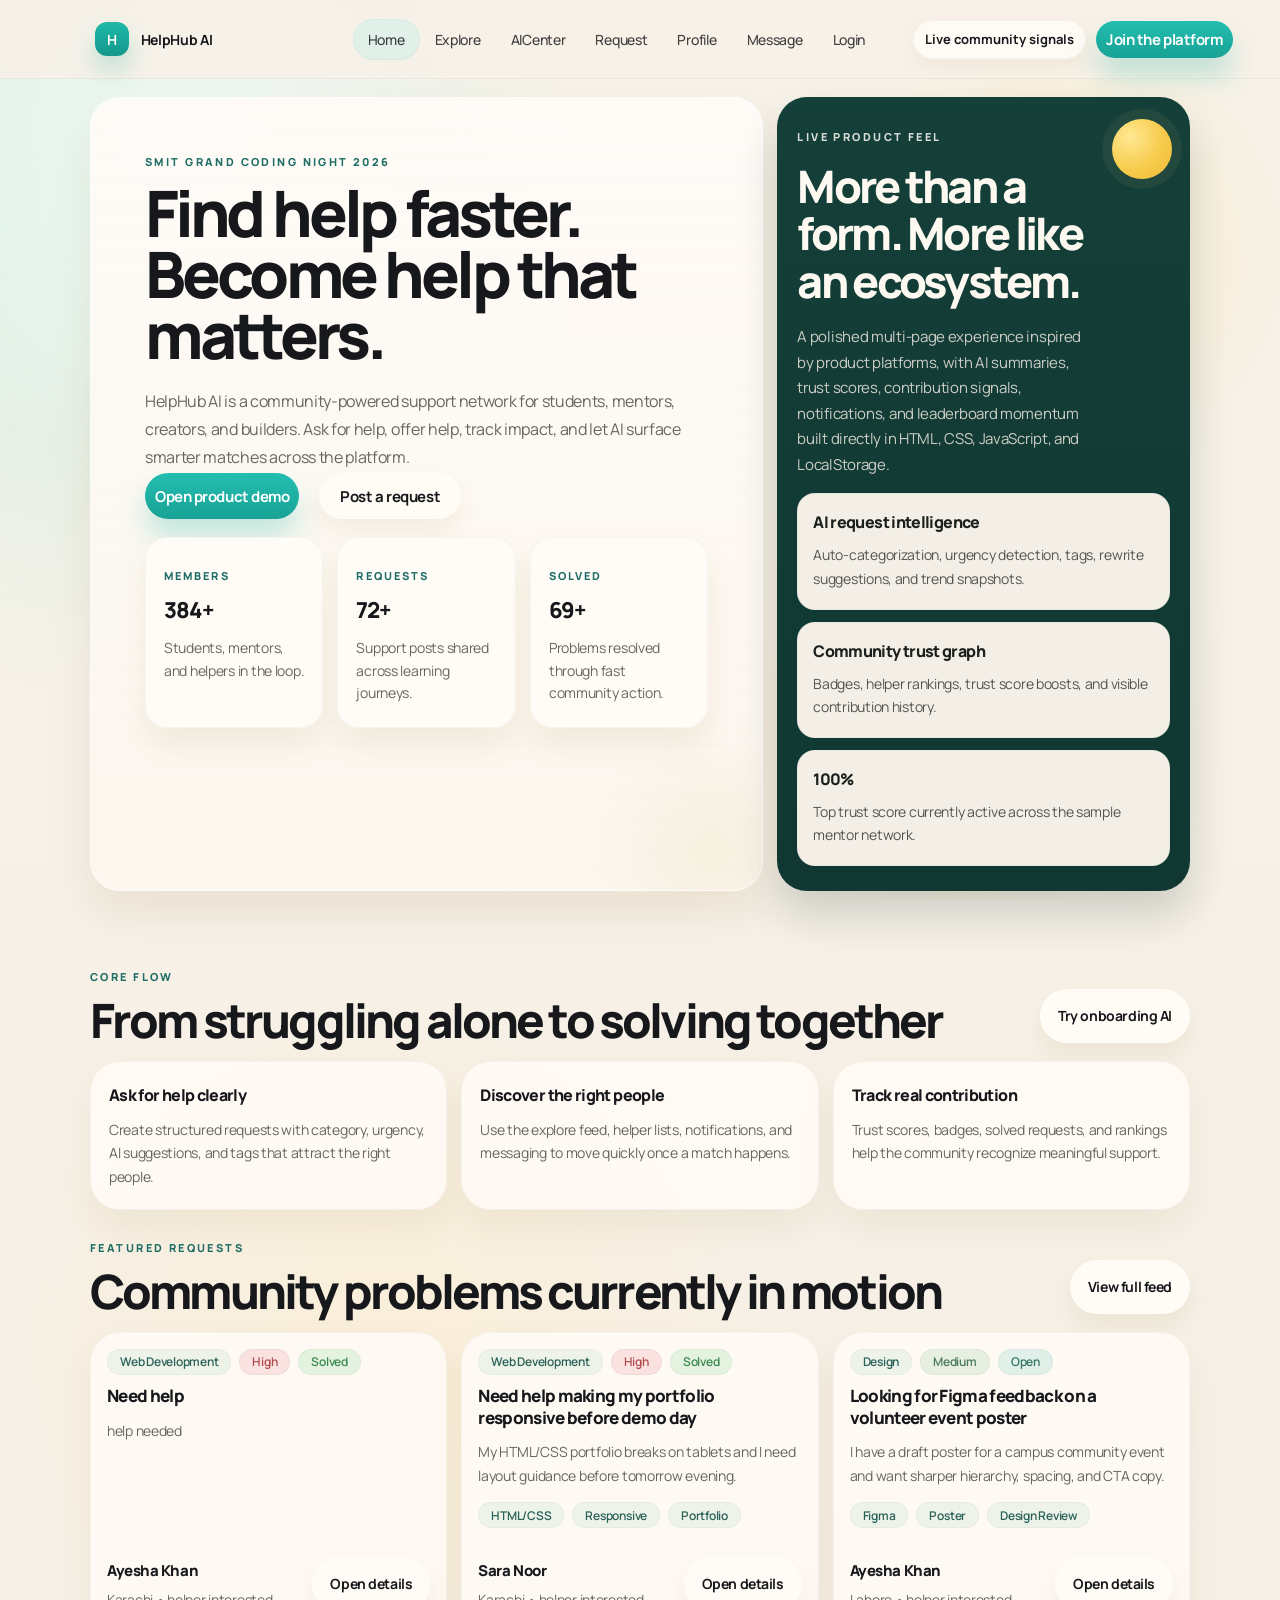
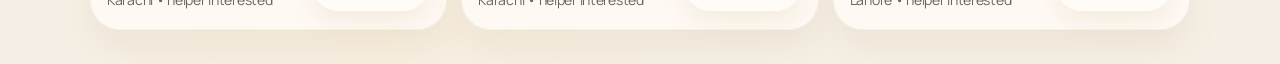
==== commit 21d42bd0: "updated" ====
--- a/index.html
+++ b/index.html
@@ -143,7 +143,7 @@
             align-items: center;
             justify-content: center;
             flex-wrap: nowrap;
-            min-width: 0;
+            min-width: -1px;
         }
 
         .nav a {
@@ -383,7 +383,7 @@
             color: #ffffff;
             background: linear-gradient(180deg, #22beb0 0%, #18a295 100%);
             box-shadow: 0 18px 28px rgba(29, 177, 163, 0.26);
-            margin-right: -5pc;
+            margin-right: 0pc;
         }
 
         .button-secondary,
